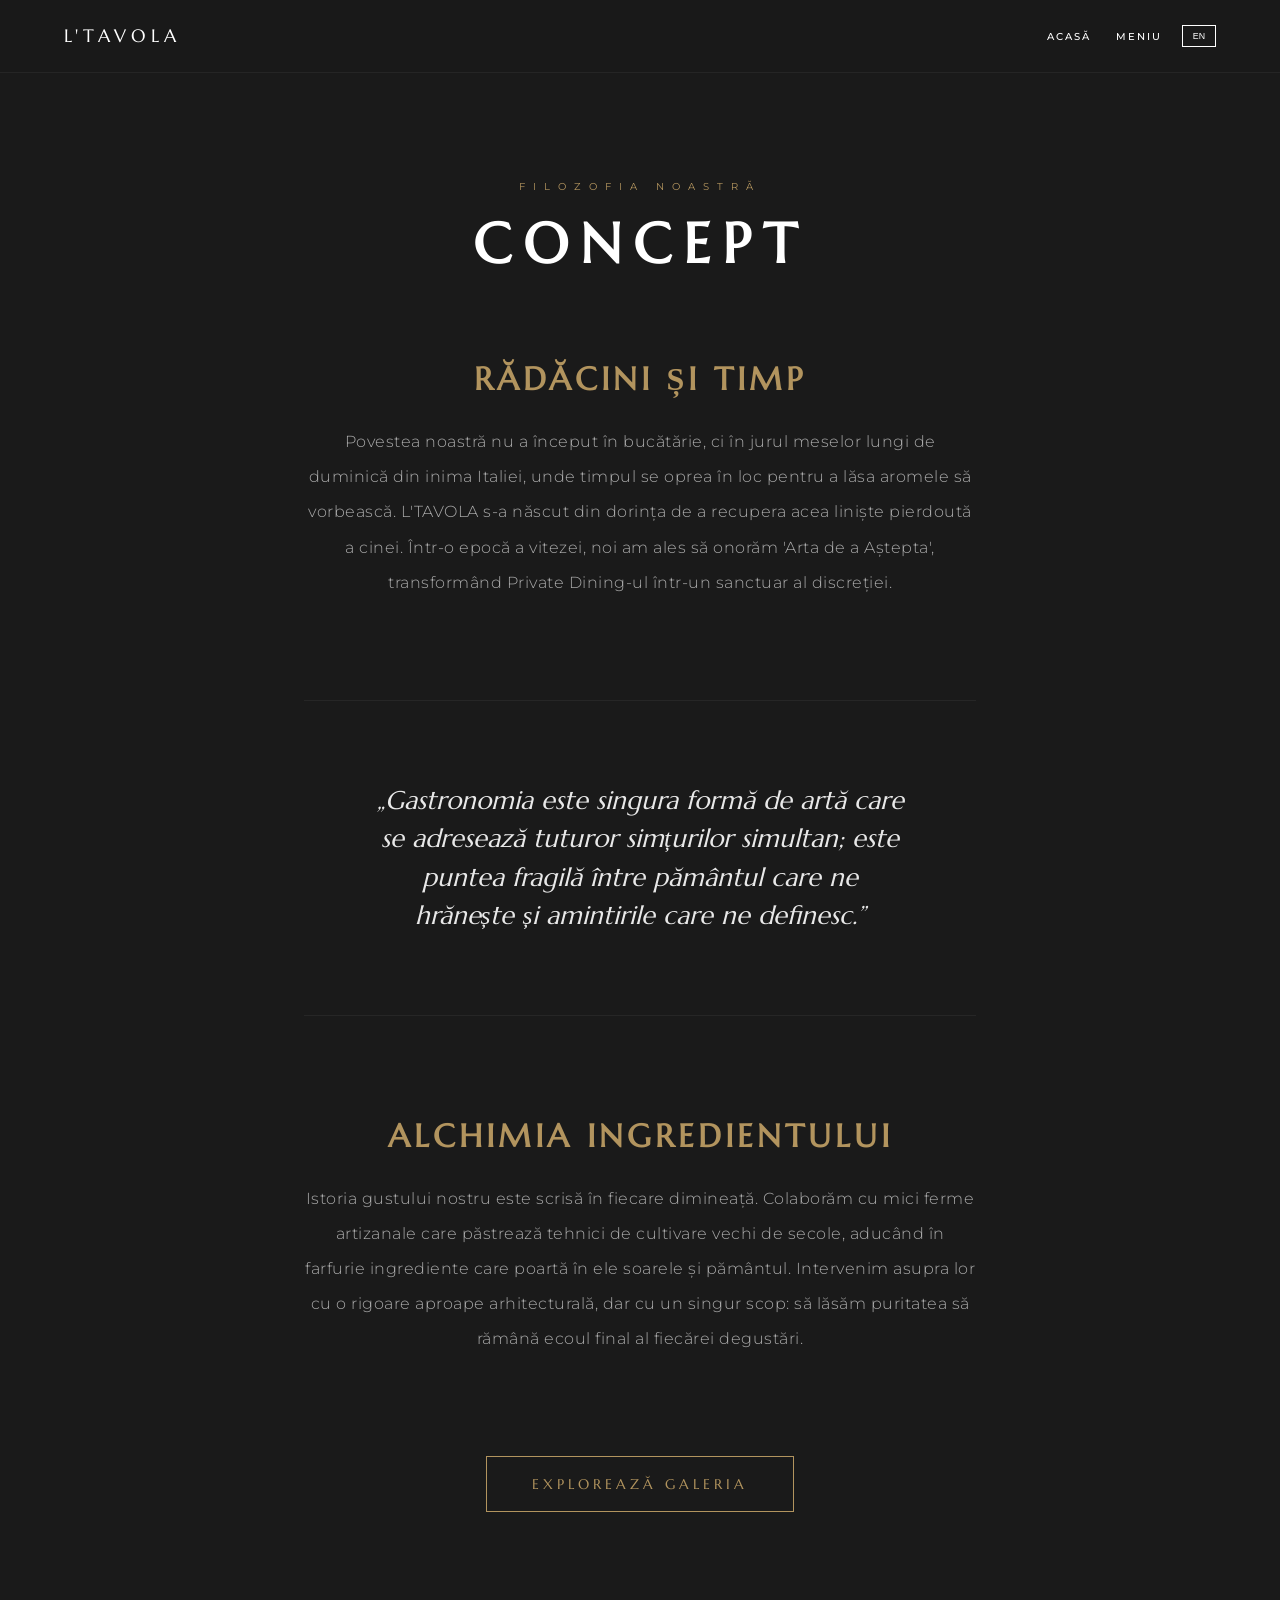
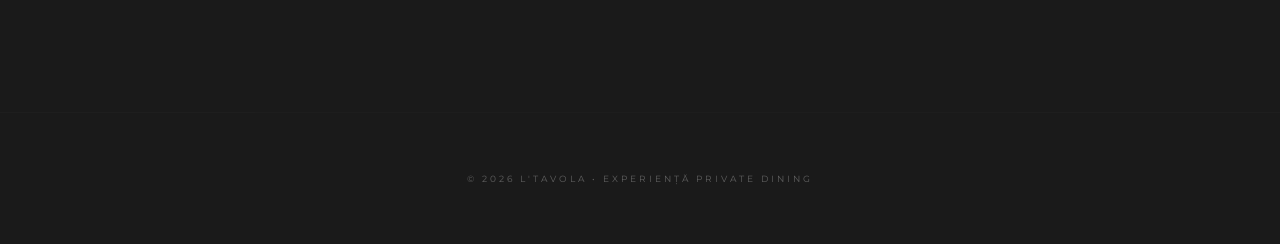
==== concept.html @ 41e707e2 "Add files via upload" ====
<!DOCTYPE html>
<html lang="ro">
<head>
  <meta charset="UTF-8">
  <meta name="viewport" content="width=device-width, initial-scale=1.0">
  <title>CONCEPT | L'TAVOLA</title>
  <link href="https://fonts.googleapis.com/css2?family=Marcellus&family=Montserrat:wght@300;400;500;600&display=swap" rel="stylesheet">
  <style>
    :root { 
        --gold: #b2945e; 
        --font-heading: 'Marcellus', serif; 
        --font-body: 'Montserrat', sans-serif;
        --bg-dark: #1a1a1a; 
    }
    
    /* RESET */
    * { margin: 0; padding: 0; box-sizing: border-box; text-decoration: none !important; }
    body { background-color: var(--bg-dark); font-family: var(--font-body); color: #fff; -webkit-font-smoothing: antialiased; overflow-x: hidden; }

    /* NAVBAR FIXĂ */
    .navbar { position: fixed; top: 0; width: 100%; padding: 25px 5%; display: flex; justify-content: space-between; align-items: center; z-index: 1000; background: rgba(26, 26, 26, 0.95); border-bottom: 1px solid rgba(255,255,255,0.05); }
    .nav-logo { font-family: var(--font-heading); font-size: 1.1rem; letter-spacing: 5px; color: #fff; text-transform: uppercase; }
    .nav-links { display: flex; align-items: center; }
    .nav-text { font-size: 0.6rem; text-transform: uppercase; letter-spacing: 2px; color: #fff; margin-left: 25px; font-weight: 500; transition: 0.3s; }
    .nav-text:hover { color: var(--gold); }
    .lang-btn { background: transparent; border: 1px solid #fff; padding: 5px 10px; cursor: pointer; font-size: 0.55rem; margin-left: 20px; color: #fff; transition: 0.3s; }
    .lang-btn:hover { background: #fff; color: #000; }

    /* HERO */
    .concept-hero { 
        padding-top: 180px; padding-bottom: 80px; text-align: center; background: #1a1a1a;
    }
    .hero-subtitle { font-size: 0.65rem; letter-spacing: 8px; color: var(--gold); text-transform: uppercase; margin-bottom: 15px; }
    .hero-title { font-family: var(--font-heading); font-size: clamp(2rem, 10vw, 3.5rem); letter-spacing: 12px; text-transform: uppercase; color: #fff; }

    /* GRID DE CONCEPT (Fără imagini pentru viteză) */
    .concept-container { max-width: 800px; margin: 0 auto; padding: 0 5% 100px; text-align: center; }
    
    .concept-section { margin-bottom: 100px; }
    .concept-section h2 { font-family: var(--font-heading); font-size: 2rem; color: var(--gold); margin-bottom: 25px; text-transform: uppercase; letter-spacing: 4px; }
    .concept-section p { font-size: 1rem; line-height: 2.2; color: #aaa; font-weight: 300; letter-spacing: 0.5px; }

    /* QUOTE SECTION */
    .quote-section { padding: 80px 10%; text-align: center; border-top: 1px solid rgba(255,255,255,0.05); border-bottom: 1px solid rgba(255,255,255,0.05); margin-bottom: 100px; }
    .quote-section p { font-family: var(--font-heading); font-size: 1.6rem; color: #fff; font-style: italic; opacity: 0.9; max-width: 700px; margin: 0 auto; line-height: 1.5; }

    /* ACTION BUTTON */
    .final-action { text-align: center; padding-bottom: 100px; }
    .btn-gold {
        background: transparent; border: 1px solid var(--gold); color: var(--gold);
        padding: 18px 45px; font-family: var(--font-heading); font-size: 0.9rem; letter-spacing: 4px;
        text-transform: uppercase; cursor: pointer; transition: 0.4s;
    }
    .btn-gold:hover { background: var(--gold); color: #1a1a1a; }

    /* MODAL GALERIE */
    .gallery-modal { display: none; position: fixed; z-index: 2000; left: 0; top: 0; width: 100%; height: 100%; background: rgba(0,0,0,0.98); opacity: 0; transition: 0.5s; justify-content: center; align-items: center; }
    .gallery-modal.show { display: flex; opacity: 1; }
    .slideshow-container { width: 85%; height: 80vh; position: relative; display: flex; justify-content: center; align-items: center; }
    .slide { position: absolute; opacity: 0; transition: opacity 1s ease-in-out; width: 100%; height: 100%; display: flex; justify-content: center; align-items: center; pointer-events: none; }
    .slide.active { opacity: 1; pointer-events: auto; }
    .slide img { max-height: 100%; max-width: 100%; object-fit: contain; }
    .close-btn { position: absolute; top: 30px; right: 30px; color: var(--gold); font-size: 40px; cursor: pointer; }
    .prev, .next { position: absolute; top: 50%; color: var(--gold); font-size: 40px; cursor: pointer; padding: 20px; transform: translateY(-50%); z-index: 3000; user-select: none; }
    .prev { left: -60px; } .next { right: -60px; }

    footer { padding: 60px 0; text-align: center; opacity: 0.3; font-size: 0.55rem; letter-spacing: 3px; text-transform: uppercase; border-top: 1px solid rgba(255,255,255,0.05); }

    /* OPTIMIZARE MOBIL REPARATĂ */
    @media (max-width: 850px) {
        .navbar { padding: 20px 5% !important; flex-direction: column !important; align-items: center !important; gap: 15px !important; text-align: center !important; }
        .nav-logo { margin-bottom: 5px !important; }
        .nav-links { justify-content: center !important; width: 100% !important; }
        .nav-text, .lang-btn { margin-left: 0 !important; margin: 0 15px !important; }
        
        .concept-hero { padding-top: 140px !important; }
        .hero-title { font-size: 2.2rem !important; letter-spacing: 8px !important; }
        
        .concept-section h2 { font-size: 1.5rem !important; }
        .concept-section p { font-size: 0.95rem !important; line-height: 1.8 !important; }
        
        .quote-section p { font-size: 1.2rem !important; }
        
        .prev, .next { font-size: 30px; }
        .prev { left: 0; } .next { right: 0; }
        .slideshow-container { width: 95%; }
    }
  </style>
</head>
<body>

  <nav class="navbar">
    <a href="index.html" class="nav-logo">L'TAVOLA</a>
    <div class="nav-links">
      <a href="index.html" class="nav-text" data-ro="Acasă" data-en="Home">Acasă</a>
      <a href="menu.html" class="nav-text" data-ro="Meniu" data-en="Menu">Meniu</a>
      <button id="lang-switch" class="lang-btn">EN</button>
    </div>
  </nav>

  <header class="concept-hero">
    <div class="hero-subtitle" data-ro="Filozofia Noastră" data-en="Our Philosophy">Filozofia Noastră</div>
    <h1 class="hero-title" data-ro="CONCEPT" data-en="CONCEPT">CONCEPT</h1>
  </header>

  <main class="concept-container">
    
    <div class="concept-section">
        <h2 data-ro="Rădăcini și Timp" data-en="Roots and Time">Rădăcini și Timp</h2>
        <p data-ro="Povestea noastră nu a început în bucătărie, ci în jurul meselor lungi de duminică din inima Italiei, unde timpul se oprea în loc pentru a lăsa aromele să vorbească. L'TAVOLA s-a născut din dorința de a recupera acea liniște pierdută a cinei. Într-o epocă a vitezei, noi am ales să onorăm 'Arta de a Aștepta', transformând Private Dining-ul într-un sanctuar al discreției." 
           data-en="Our story didn't begin in a kitchen, but around the long Sunday tables in the heart of Italy, where time stood still to let flavors speak. L'TAVOLA was born from the desire to reclaim that lost silence of dinner. In an age of speed, we chose to honor the 'Art of Waiting', transforming Private Dining into a sanctuary of discretion.">
           Povestea noastră nu a început în bucătărie, ci în jurul meselor lungi de duminică din inima Italiei, unde timpul se oprea în loc pentru a lăsa aromele să vorbească. L'TAVOLA s-a născut din dorința de a recupera acea liniște pierdoută a cinei. Într-o epocă a vitezei, noi am ales să onorăm 'Arta de a Aștepta', transformând Private Dining-ul într-un sanctuar al discreției.
        </p>
    </div>

    <div class="quote-section">
        <p data-ro="„Gastronomia este singura formă de artă care se adresează tuturor simțurilor simultan; este puntea fragilă între pământul care ne hrănește și amintirile care ne definesc.”"
           data-en='"Gastronomy is the only form of art that addresses all senses simultaneously; it is the fragile bridge between the earth that feeds us and the memories that define us."'>
           „Gastronomia este singura formă de artă care se adresează tuturor simțurilor simultan; este puntea fragilă între pământul care ne hrănește și amintirile care ne definesc.”
        </p>
    </div>

    <div class="concept-section">
        <h2 data-ro="Alchimia Ingredientului" data-en="The Alchemy of Ingredients">Alchimia Ingredientului</h2>
        <p data-ro="Istoria gustului nostru este scrisă în fiecare dimineață. Colaborăm cu mici ferme artizanale care păstrează tehnici de cultivare vechi de secole, aducând în farfurie ingrediente care poartă în ele soarele și pământul. Intervenim asupra lor cu o rigoare aproape arhitecturală, dar cu un singur scop: să lăsăm puritatea să rămână ecoul final al fiecărei degustări." 
           data-en="The history of our taste is written every morning. We collaborate with small artisan farms that preserve centuries-old cultivation techniques, bringing to the plate ingredients that carry the sun and the earth within them. We treat them with almost architectural rigor, but with a single purpose: to let purity remain the final echo of every tasting.">
           Istoria gustului nostru este scrisă în fiecare dimineață. Colaborăm cu mici ferme artizanale care păstrează tehnici de cultivare vechi de secole, aducând în farfurie ingrediente care poartă în ele soarele și pământul. Intervenim asupra lor cu o rigoare aproape arhitecturală, dar cu un singur scop: să lăsăm puritatea să rămână ecoul final al fiecărei degustări.
        </p>
    </div>

    <div class="final-action">
        <button id="open-gallery-btn" class="btn-gold" data-ro="Explorează Galeria" data-en="Explore Gallery">Explorează Galeria</button>
    </div>

  </main>

  <footer>© 2026 L'TAVOLA • EXPERIENȚĂ PRIVATE DINING</footer>

  <div id="gallery-modal" class="gallery-modal">
    <span class="close-btn">&times;</span>
    <div class="slideshow-container">
        <div class="slide active"><img src="1.png" alt="1"></div>
        <div class="slide"><img src="2.png" alt="2"></div>
        <div class="slide"><img src="3.png" alt="3"></div>
        <div class="slide"><img src="4.png" alt="4"></div>
        <div class="slide"><img src="5.png" alt="5"></div>
        <a class="prev" id="prev-slide">&#10094;</a>
        <a class="next" id="next-slide">&#10095;</a>
    </div>
  </div>

  <script>
    document.addEventListener('DOMContentLoaded', () => {
        const langBtn = document.getElementById('lang-switch');
        langBtn.onclick = () => {
            const isRo = langBtn.innerText === 'EN';
            langBtn.innerText = isRo ? 'RO' : 'EN';
            const lang = isRo ? 'en' : 'ro';
            document.querySelectorAll('[data-ro]').forEach(el => { el.innerText = el.getAttribute('data-' + lang); });
        };

        const modal = document.getElementById('gallery-modal');
        const slides = document.querySelectorAll('.slide');
        let currentIdx = 0;

        document.getElementById('open-gallery-btn').onclick = () => { 
            modal.style.display = 'flex'; 
            setTimeout(() => modal.classList.add('show'), 10); 
            document.body.style.overflow = 'hidden'; 
        };
        
        document.querySelector('.close-btn').onclick = () => { 
            modal.classList.remove('show'); 
            setTimeout(() => modal.style.display = 'none', 500); 
            document.body.style.overflow = ''; 
        };

        const showSlide = (n) => {
            slides[currentIdx].classList.remove('active');
            currentIdx = (n + slides.length) % slides.length;
            slides[currentIdx].classList.add('active');
        };

        document.getElementById('prev-slide').onclick = (e) => { e.stopPropagation(); showSlide(currentIdx - 1); };
        document.getElementById('next-slide').onclick = (e) => { e.stopPropagation(); showSlide(currentIdx + 1); };
        
        modal.onclick = (e) => { if (e.target === modal) document.querySelector('.close-btn').onclick(); };
    });
  </script>
</body>
</html>
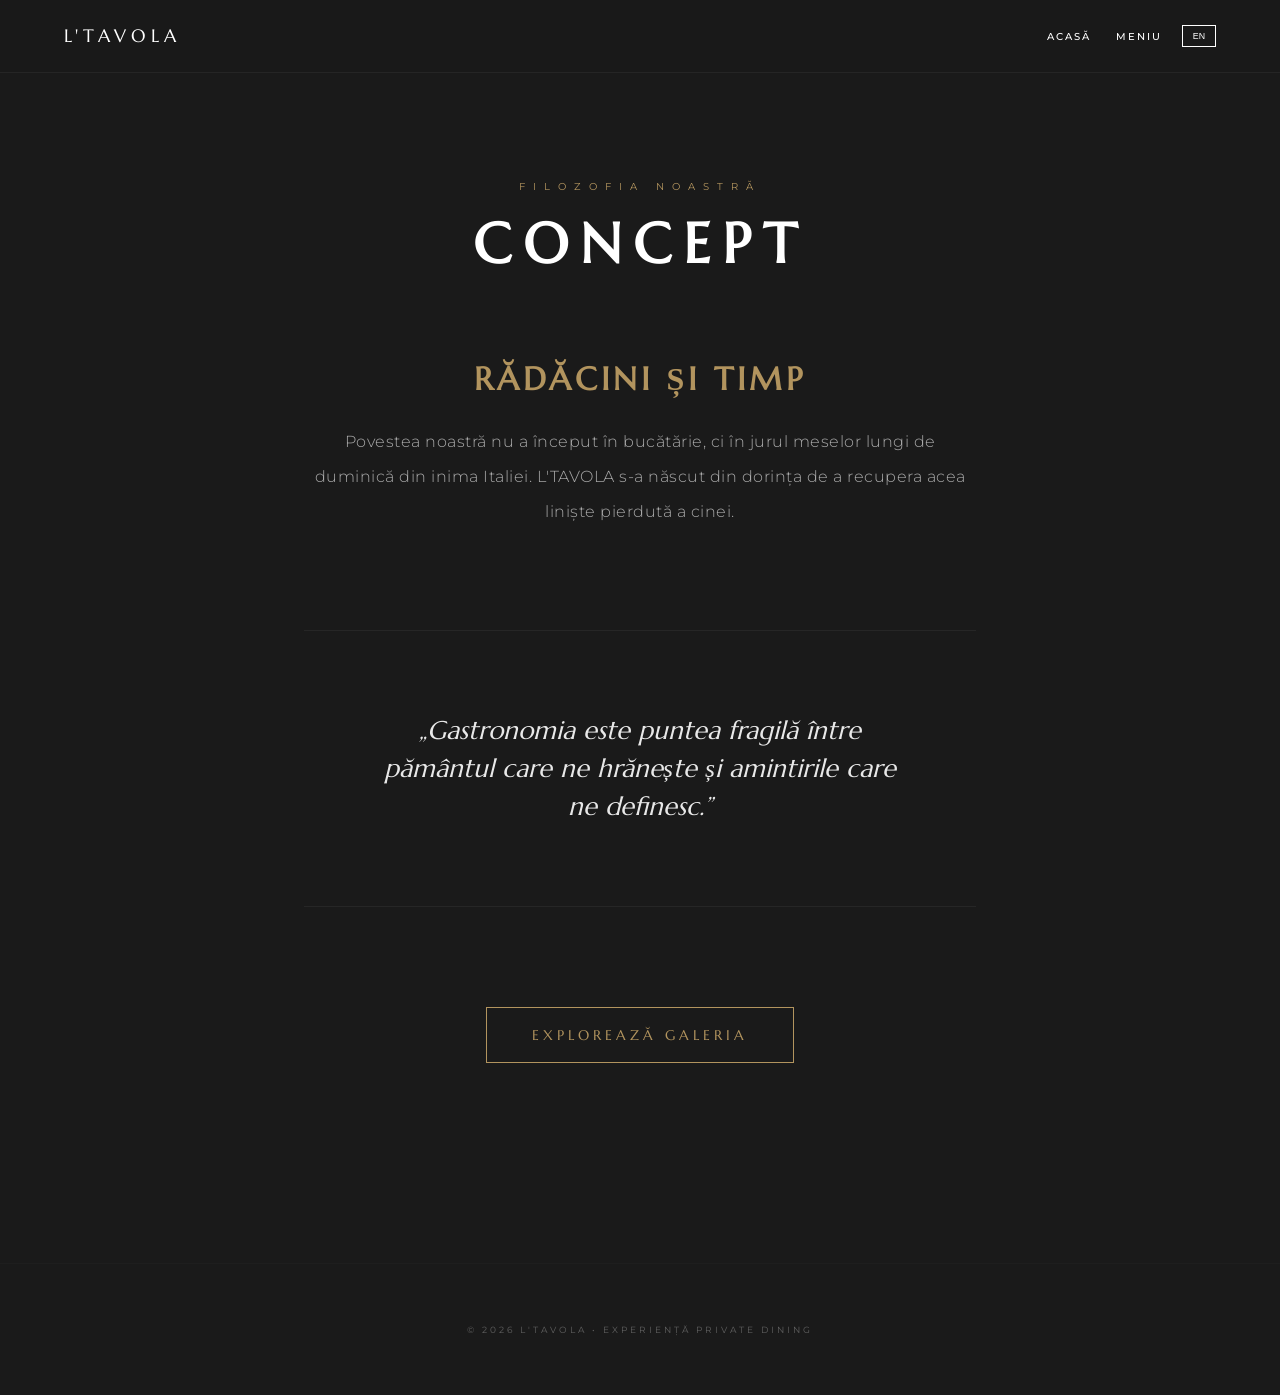
==== commit ed2ea752: "Update concept.html" ====
--- a/concept.html
+++ b/concept.html
@@ -13,11 +13,10 @@
         --bg-dark: #1a1a1a; 
     }
     
-    /* RESET */
     * { margin: 0; padding: 0; box-sizing: border-box; text-decoration: none !important; }
     body { background-color: var(--bg-dark); font-family: var(--font-body); color: #fff; -webkit-font-smoothing: antialiased; overflow-x: hidden; }
 
-    /* NAVBAR FIXĂ */
+    /* NAVBAR */
     .navbar { position: fixed; top: 0; width: 100%; padding: 25px 5%; display: flex; justify-content: space-between; align-items: center; z-index: 1000; background: rgba(26, 26, 26, 0.95); border-bottom: 1px solid rgba(255,255,255,0.05); }
     .nav-logo { font-family: var(--font-heading); font-size: 1.1rem; letter-spacing: 5px; color: #fff; text-transform: uppercase; }
     .nav-links { display: flex; align-items: center; }
@@ -27,63 +26,46 @@
     .lang-btn:hover { background: #fff; color: #000; }
 
     /* HERO */
-    .concept-hero { 
-        padding-top: 180px; padding-bottom: 80px; text-align: center; background: #1a1a1a;
-    }
+    .concept-hero { padding-top: 180px; padding-bottom: 80px; text-align: center; background: #1a1a1a; }
     .hero-subtitle { font-size: 0.65rem; letter-spacing: 8px; color: var(--gold); text-transform: uppercase; margin-bottom: 15px; }
     .hero-title { font-family: var(--font-heading); font-size: clamp(2rem, 10vw, 3.5rem); letter-spacing: 12px; text-transform: uppercase; color: #fff; }
 
-    /* GRID DE CONCEPT (Fără imagini pentru viteză) */
+    /* CONTENT */
     .concept-container { max-width: 800px; margin: 0 auto; padding: 0 5% 100px; text-align: center; }
-    
     .concept-section { margin-bottom: 100px; }
     .concept-section h2 { font-family: var(--font-heading); font-size: 2rem; color: var(--gold); margin-bottom: 25px; text-transform: uppercase; letter-spacing: 4px; }
     .concept-section p { font-size: 1rem; line-height: 2.2; color: #aaa; font-weight: 300; letter-spacing: 0.5px; }
 
-    /* QUOTE SECTION */
     .quote-section { padding: 80px 10%; text-align: center; border-top: 1px solid rgba(255,255,255,0.05); border-bottom: 1px solid rgba(255,255,255,0.05); margin-bottom: 100px; }
     .quote-section p { font-family: var(--font-heading); font-size: 1.6rem; color: #fff; font-style: italic; opacity: 0.9; max-width: 700px; margin: 0 auto; line-height: 1.5; }
 
-    /* ACTION BUTTON */
     .final-action { text-align: center; padding-bottom: 100px; }
-    .btn-gold {
-        background: transparent; border: 1px solid var(--gold); color: var(--gold);
-        padding: 18px 45px; font-family: var(--font-heading); font-size: 0.9rem; letter-spacing: 4px;
-        text-transform: uppercase; cursor: pointer; transition: 0.4s;
-    }
+    .btn-gold { background: transparent; border: 1px solid var(--gold); color: var(--gold); padding: 18px 45px; font-family: var(--font-heading); font-size: 0.9rem; letter-spacing: 4px; text-transform: uppercase; cursor: pointer; transition: 0.4s; }
     .btn-gold:hover { background: var(--gold); color: #1a1a1a; }
 
     /* MODAL GALERIE */
     .gallery-modal { display: none; position: fixed; z-index: 2000; left: 0; top: 0; width: 100%; height: 100%; background: rgba(0,0,0,0.98); opacity: 0; transition: 0.5s; justify-content: center; align-items: center; }
     .gallery-modal.show { display: flex; opacity: 1; }
     .slideshow-container { width: 85%; height: 80vh; position: relative; display: flex; justify-content: center; align-items: center; }
-    .slide { position: absolute; opacity: 0; transition: opacity 1s ease-in-out; width: 100%; height: 100%; display: flex; justify-content: center; align-items: center; pointer-events: none; }
+    .slide { position: absolute; opacity: 0; transition: opacity 0.8s ease-in-out; width: 100%; height: 100%; display: flex; justify-content: center; align-items: center; pointer-events: none; }
     .slide.active { opacity: 1; pointer-events: auto; }
-    .slide img { max-height: 100%; max-width: 100%; object-fit: contain; }
-    .close-btn { position: absolute; top: 30px; right: 30px; color: var(--gold); font-size: 40px; cursor: pointer; }
-    .prev, .next { position: absolute; top: 50%; color: var(--gold); font-size: 40px; cursor: pointer; padding: 20px; transform: translateY(-50%); z-index: 3000; user-select: none; }
+    .slide img { max-height: 100%; max-width: 100%; object-fit: contain; box-shadow: 0 20px 50px rgba(0,0,0,0.5); }
+    
+    .close-btn { position: absolute; top: 30px; right: 30px; color: var(--gold); font-size: 40px; cursor: pointer; z-index: 3001; }
+    .prev, .next { position: absolute; top: 50%; color: var(--gold); font-size: 40px; cursor: pointer; padding: 20px; transform: translateY(-50%); z-index: 3000; user-select: none; transition: 0.3s; }
+    .prev:hover, .next:hover { color: #fff; }
     .prev { left: -60px; } .next { right: -60px; }
 
     footer { padding: 60px 0; text-align: center; opacity: 0.3; font-size: 0.55rem; letter-spacing: 3px; text-transform: uppercase; border-top: 1px solid rgba(255,255,255,0.05); }
 
-    /* OPTIMIZARE MOBIL REPARATĂ */
+    /* RESPONSIVE */
     @media (max-width: 850px) {
-        .navbar { padding: 20px 5% !important; flex-direction: column !important; align-items: center !important; gap: 15px !important; text-align: center !important; }
-        .nav-logo { margin-bottom: 5px !important; }
-        .nav-links { justify-content: center !important; width: 100% !important; }
-        .nav-text, .lang-btn { margin-left: 0 !important; margin: 0 15px !important; }
-        
-        .concept-hero { padding-top: 140px !important; }
-        .hero-title { font-size: 2.2rem !important; letter-spacing: 8px !important; }
-        
-        .concept-section h2 { font-size: 1.5rem !important; }
-        .concept-section p { font-size: 0.95rem !important; line-height: 1.8 !important; }
-        
-        .quote-section p { font-size: 1.2rem !important; }
-        
-        .prev, .next { font-size: 30px; }
-        .prev { left: 0; } .next { right: 0; }
+        .navbar { padding: 20px 5%; flex-direction: column; gap: 15px; }
+        .nav-links { justify-content: center; width: 100%; }
+        .nav-text, .lang-btn { margin: 0 10px; }
+        .prev { left: 10px; } .next { right: 10px; }
         .slideshow-container { width: 95%; }
+        .hero-title { font-size: 2.2rem; }
     }
   </style>
 </head>
@@ -104,34 +86,24 @@
   </header>
 
   <main class="concept-container">
-    
     <div class="concept-section">
         <h2 data-ro="Rădăcini și Timp" data-en="Roots and Time">Rădăcini și Timp</h2>
-        <p data-ro="Povestea noastră nu a început în bucătărie, ci în jurul meselor lungi de duminică din inima Italiei, unde timpul se oprea în loc pentru a lăsa aromele să vorbească. L'TAVOLA s-a născut din dorința de a recupera acea liniște pierdută a cinei. Într-o epocă a vitezei, noi am ales să onorăm 'Arta de a Aștepta', transformând Private Dining-ul într-un sanctuar al discreției." 
-           data-en="Our story didn't begin in a kitchen, but around the long Sunday tables in the heart of Italy, where time stood still to let flavors speak. L'TAVOLA was born from the desire to reclaim that lost silence of dinner. In an age of speed, we chose to honor the 'Art of Waiting', transforming Private Dining into a sanctuary of discretion.">
-           Povestea noastră nu a început în bucătărie, ci în jurul meselor lungi de duminică din inima Italiei, unde timpul se oprea în loc pentru a lăsa aromele să vorbească. L'TAVOLA s-a născut din dorința de a recupera acea liniște pierdoută a cinei. Într-o epocă a vitezei, noi am ales să onorăm 'Arta de a Aștepta', transformând Private Dining-ul într-un sanctuar al discreției.
+        <p data-ro="Povestea noastră nu a început în bucătărie, ci în jurul meselor lungi de duminică din inima Italiei. L'TAVOLA s-a născut din dorința de a recupera acea liniște pierdută a cinei." 
+           data-en="Our story didn't begin in a kitchen, but around the long Sunday tables in Italy. L'TAVOLA was born from the desire to reclaim that lost silence of dinner.">
+           Povestea noastră nu a început în bucătărie, ci în jurul meselor lungi de duminică din inima Italiei. L'TAVOLA s-a născut din dorința de a recupera acea liniște pierdută a cinei.
         </p>
     </div>
 
     <div class="quote-section">
-        <p data-ro="„Gastronomia este singura formă de artă care se adresează tuturor simțurilor simultan; este puntea fragilă între pământul care ne hrănește și amintirile care ne definesc.”"
-           data-en='"Gastronomy is the only form of art that addresses all senses simultaneously; it is the fragile bridge between the earth that feeds us and the memories that define us."'>
-           „Gastronomia este singura formă de artă care se adresează tuturor simțurilor simultan; este puntea fragilă între pământul care ne hrănește și amintirile care ne definesc.”
-        </p>
-    </div>
-
-    <div class="concept-section">
-        <h2 data-ro="Alchimia Ingredientului" data-en="The Alchemy of Ingredients">Alchimia Ingredientului</h2>
-        <p data-ro="Istoria gustului nostru este scrisă în fiecare dimineață. Colaborăm cu mici ferme artizanale care păstrează tehnici de cultivare vechi de secole, aducând în farfurie ingrediente care poartă în ele soarele și pământul. Intervenim asupra lor cu o rigoare aproape arhitecturală, dar cu un singur scop: să lăsăm puritatea să rămână ecoul final al fiecărei degustări." 
-           data-en="The history of our taste is written every morning. We collaborate with small artisan farms that preserve centuries-old cultivation techniques, bringing to the plate ingredients that carry the sun and the earth within them. We treat them with almost architectural rigor, but with a single purpose: to let purity remain the final echo of every tasting.">
-           Istoria gustului nostru este scrisă în fiecare dimineață. Colaborăm cu mici ferme artizanale care păstrează tehnici de cultivare vechi de secole, aducând în farfurie ingrediente care poartă în ele soarele și pământul. Intervenim asupra lor cu o rigoare aproape arhitecturală, dar cu un singur scop: să lăsăm puritatea să rămână ecoul final al fiecărei degustări.
+        <p data-ro="„Gastronomia este puntea fragilă între pământul care ne hrănește și amintirile care ne definesc.”"
+           data-en='"Gastronomy is the fragile bridge between the earth that feeds us and the memories that define us."'>
+           „Gastronomia este puntea fragilă între pământul care ne hrănește și amintirile care ne definesc.”
         </p>
     </div>
 
     <div class="final-action">
         <button id="open-gallery-btn" class="btn-gold" data-ro="Explorează Galeria" data-en="Explore Gallery">Explorează Galeria</button>
     </div>
-
   </main>
 
   <footer>© 2026 L'TAVOLA • EXPERIENȚĂ PRIVATE DINING</footer>
@@ -139,11 +111,11 @@
   <div id="gallery-modal" class="gallery-modal">
     <span class="close-btn">&times;</span>
     <div class="slideshow-container">
-        <div class="slide active"><img src="1.png" alt="1"></div>
-        <div class="slide"><img src="2.png" alt="2"></div>
-        <div class="slide"><img src="3.png" alt="3"></div>
-        <div class="slide"><img src="4.png" alt="4"></div>
-        <div class="slide"><img src="5.png" alt="5"></div>
+        <div class="slide active"><img src="imagini-galerie/1.png" alt="1"></div>
+        <div class="slide"><img src="imagini-galerie/2.png" alt="2"></div>
+        <div class="slide"><img src="imagini-galerie/3.png" alt="3"></div>
+        <div class="slide"><img src="imagini-galerie/4.png" alt="4"></div>
+        <div class="slide"><img src="imagini-galerie/5.png" alt="5"></div>
         <a class="prev" id="prev-slide">&#10094;</a>
         <a class="next" id="next-slide">&#10095;</a>
     </div>
@@ -151,14 +123,17 @@
 
   <script>
     document.addEventListener('DOMContentLoaded', () => {
+        // Limbă
         const langBtn = document.getElementById('lang-switch');
         langBtn.onclick = () => {
             const isRo = langBtn.innerText === 'EN';
             langBtn.innerText = isRo ? 'RO' : 'EN';
-            const lang = isRo ? 'en' : 'ro';
-            document.querySelectorAll('[data-ro]').forEach(el => { el.innerText = el.getAttribute('data-' + lang); });
+            document.querySelectorAll('[data-ro]').forEach(el => {
+                el.innerText = el.getAttribute('data-' + (isRo ? 'en' : 'ro'));
+            });
         };
 
+        // Galerie
         const modal = document.getElementById('gallery-modal');
         const slides = document.querySelectorAll('.slide');
         let currentIdx = 0;
@@ -184,8 +159,8 @@
         document.getElementById('prev-slide').onclick = (e) => { e.stopPropagation(); showSlide(currentIdx - 1); };
         document.getElementById('next-slide').onclick = (e) => { e.stopPropagation(); showSlide(currentIdx + 1); };
         
-        modal.onclick = (e) => { if (e.target === modal) document.querySelector('.close-btn').onclick(); };
+        modal.onclick = (e) => { if (e.target === modal) document.querySelector('.close-btn').click(); };
     });
   </script>
 </body>
-</html>+</html>
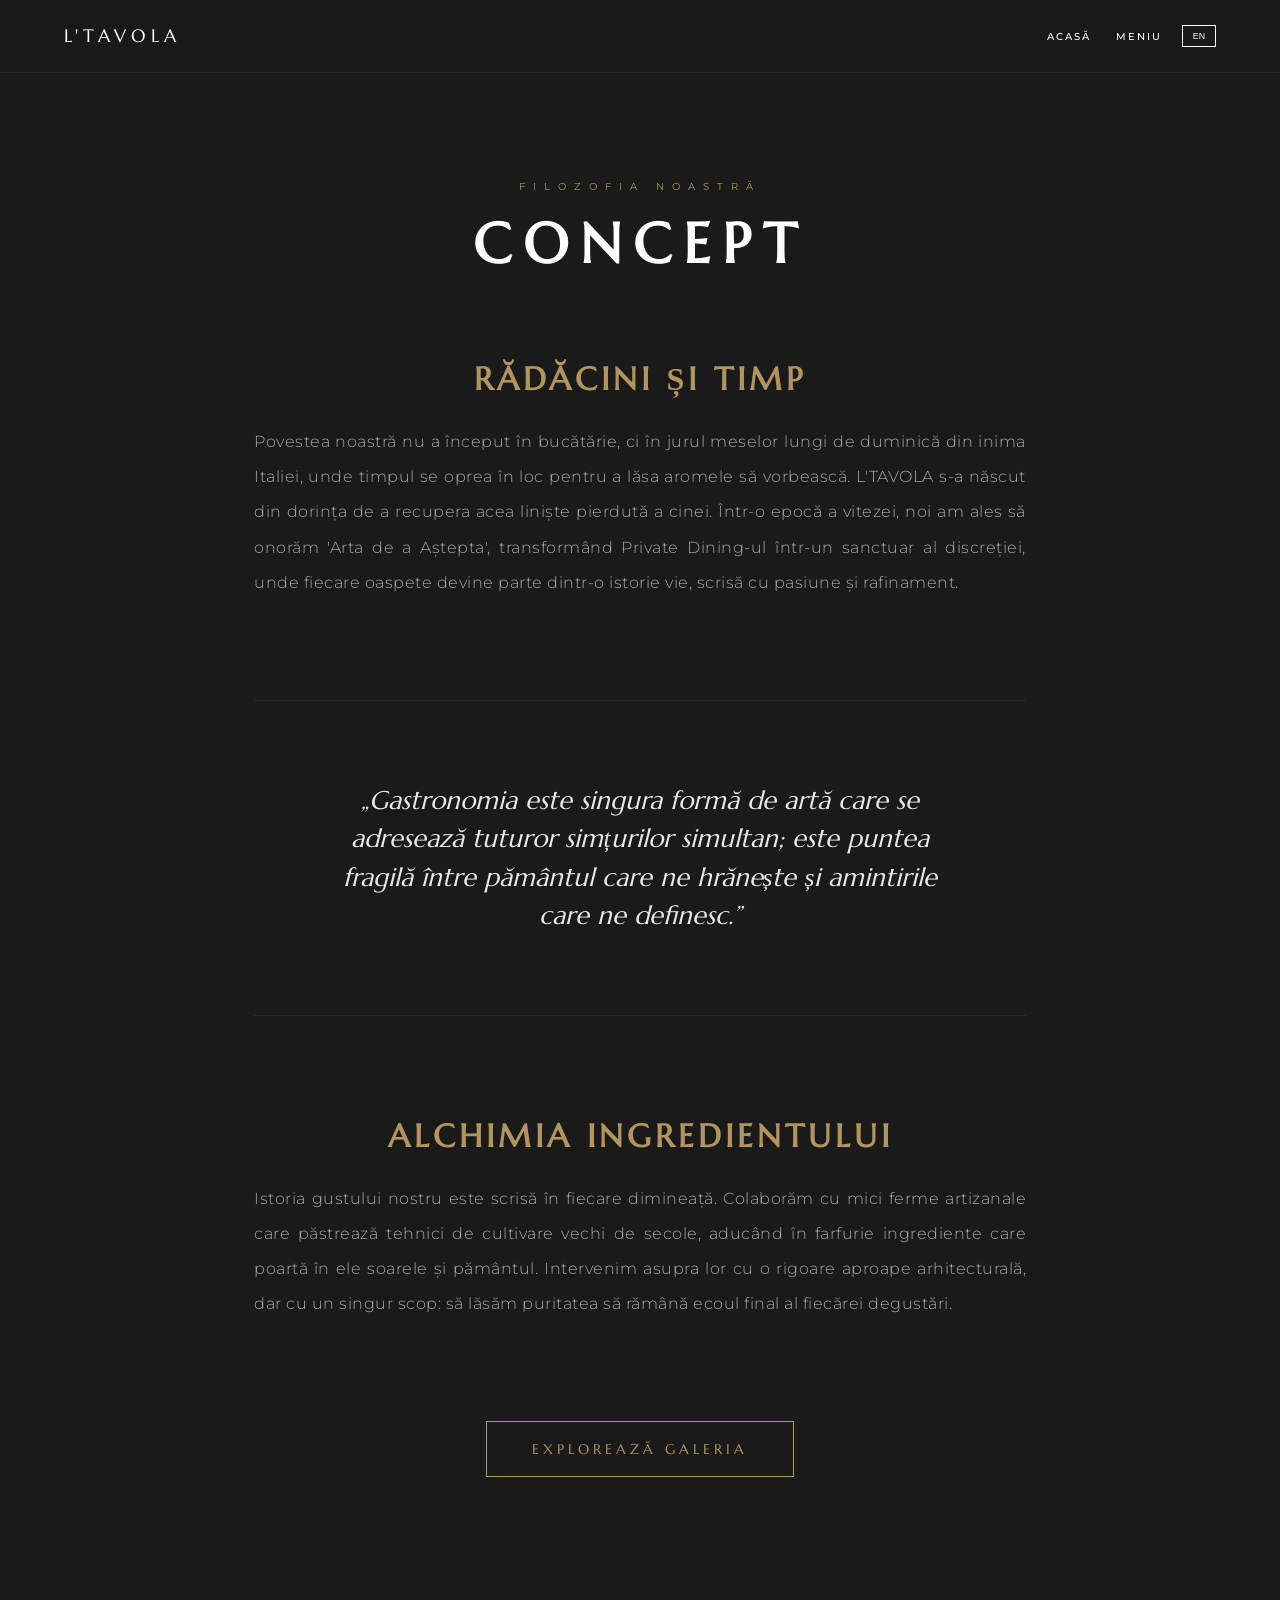
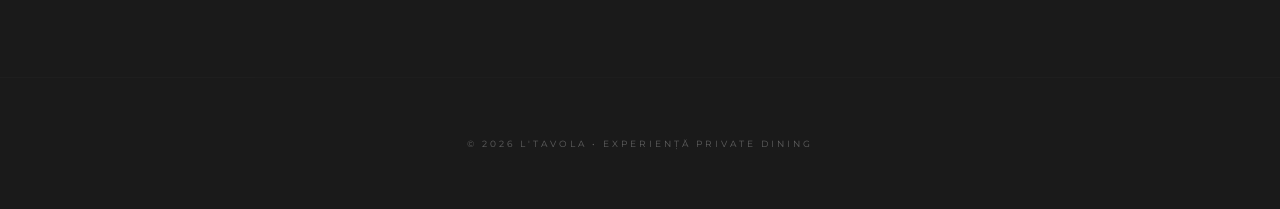
==== commit 13ba5ed0: "Update concept.html" ====
--- a/concept.html
+++ b/concept.html
@@ -22,50 +22,53 @@
     .nav-links { display: flex; align-items: center; }
     .nav-text { font-size: 0.6rem; text-transform: uppercase; letter-spacing: 2px; color: #fff; margin-left: 25px; font-weight: 500; transition: 0.3s; }
     .nav-text:hover { color: var(--gold); }
-    .lang-btn { background: transparent; border: 1px solid #fff; padding: 5px 10px; cursor: pointer; font-size: 0.55rem; margin-left: 20px; color: #fff; transition: 0.3s; }
-    .lang-btn:hover { background: #fff; color: #000; }
+    .lang-btn { background: transparent; border: 1px solid #fff; padding: 5px 10px; cursor: pointer; font-size: 0.55rem; margin-left: 20px; color: #fff; }
 
     /* HERO */
-    .concept-hero { padding-top: 180px; padding-bottom: 80px; text-align: center; background: #1a1a1a; }
+    .concept-hero { padding-top: 180px; padding-bottom: 80px; text-align: center; }
     .hero-subtitle { font-size: 0.65rem; letter-spacing: 8px; color: var(--gold); text-transform: uppercase; margin-bottom: 15px; }
     .hero-title { font-family: var(--font-heading); font-size: clamp(2rem, 10vw, 3.5rem); letter-spacing: 12px; text-transform: uppercase; color: #fff; }
 
-    /* CONTENT */
-    .concept-container { max-width: 800px; margin: 0 auto; padding: 0 5% 100px; text-align: center; }
+    /* CONTAINER TEXTE */
+    .concept-container { max-width: 900px; margin: 0 auto; padding: 0 5% 100px; text-align: center; }
     .concept-section { margin-bottom: 100px; }
     .concept-section h2 { font-family: var(--font-heading); font-size: 2rem; color: var(--gold); margin-bottom: 25px; text-transform: uppercase; letter-spacing: 4px; }
-    .concept-section p { font-size: 1rem; line-height: 2.2; color: #aaa; font-weight: 300; letter-spacing: 0.5px; }
+    .concept-section p { font-size: 1rem; line-height: 2.2; color: #aaa; font-weight: 300; text-align: justify; letter-spacing: 0.5px; }
 
+    /* QUOTE */
     .quote-section { padding: 80px 10%; text-align: center; border-top: 1px solid rgba(255,255,255,0.05); border-bottom: 1px solid rgba(255,255,255,0.05); margin-bottom: 100px; }
-    .quote-section p { font-family: var(--font-heading); font-size: 1.6rem; color: #fff; font-style: italic; opacity: 0.9; max-width: 700px; margin: 0 auto; line-height: 1.5; }
+    .quote-section p { font-family: var(--font-heading); font-size: 1.6rem; color: #fff; font-style: italic; opacity: 0.9; max-width: 800px; margin: 0 auto; line-height: 1.5; }
 
     .final-action { text-align: center; padding-bottom: 100px; }
     .btn-gold { background: transparent; border: 1px solid var(--gold); color: var(--gold); padding: 18px 45px; font-family: var(--font-heading); font-size: 0.9rem; letter-spacing: 4px; text-transform: uppercase; cursor: pointer; transition: 0.4s; }
     .btn-gold:hover { background: var(--gold); color: #1a1a1a; }
 
-    /* MODAL GALERIE */
+    /* MODAL GALERIE - REPARAT CĂI */
     .gallery-modal { display: none; position: fixed; z-index: 2000; left: 0; top: 0; width: 100%; height: 100%; background: rgba(0,0,0,0.98); opacity: 0; transition: 0.5s; justify-content: center; align-items: center; }
     .gallery-modal.show { display: flex; opacity: 1; }
     .slideshow-container { width: 85%; height: 80vh; position: relative; display: flex; justify-content: center; align-items: center; }
     .slide { position: absolute; opacity: 0; transition: opacity 0.8s ease-in-out; width: 100%; height: 100%; display: flex; justify-content: center; align-items: center; pointer-events: none; }
     .slide.active { opacity: 1; pointer-events: auto; }
-    .slide img { max-height: 100%; max-width: 100%; object-fit: contain; box-shadow: 0 20px 50px rgba(0,0,0,0.5); }
+    .slide img { max-height: 100%; max-width: 100%; object-fit: contain; box-shadow: 0 10px 40px rgba(0,0,0,0.8); }
     
     .close-btn { position: absolute; top: 30px; right: 30px; color: var(--gold); font-size: 40px; cursor: pointer; z-index: 3001; }
-    .prev, .next { position: absolute; top: 50%; color: var(--gold); font-size: 40px; cursor: pointer; padding: 20px; transform: translateY(-50%); z-index: 3000; user-select: none; transition: 0.3s; }
-    .prev:hover, .next:hover { color: #fff; }
+    .prev, .next { position: absolute; top: 50%; color: var(--gold); font-size: 40px; cursor: pointer; padding: 20px; transform: translateY(-50%); z-index: 3000; user-select: none; }
     .prev { left: -60px; } .next { right: -60px; }
 
     footer { padding: 60px 0; text-align: center; opacity: 0.3; font-size: 0.55rem; letter-spacing: 3px; text-transform: uppercase; border-top: 1px solid rgba(255,255,255,0.05); }
 
-    /* RESPONSIVE */
+    /* MOBIL */
     @media (max-width: 850px) {
-        .navbar { padding: 20px 5%; flex-direction: column; gap: 15px; }
-        .nav-links { justify-content: center; width: 100%; }
-        .nav-text, .lang-btn { margin: 0 10px; }
-        .prev { left: 10px; } .next { right: 10px; }
+        .navbar { padding: 20px 5% !important; flex-direction: column !important; align-items: center !important; gap: 15px !important; text-align: center !important; }
+        .nav-logo { margin-bottom: 5px !important; }
+        .nav-links { justify-content: center !important; width: 100% !important; }
+        .nav-text, .lang-btn { margin-left: 0 !important; margin: 0 15px !important; }
+        .concept-hero { padding-top: 140px !important; }
+        .hero-title { font-size: 2.2rem !important; letter-spacing: 8px !important; }
+        .concept-section p { text-align: center !important; font-size: 0.95rem !important; }
+        .quote-section p { font-size: 1.2rem !important; }
+        .prev { left: 0; } .next { right: 0; }
         .slideshow-container { width: 95%; }
-        .hero-title { font-size: 2.2rem; }
     }
   </style>
 </head>
@@ -86,24 +89,34 @@
   </header>
 
   <main class="concept-container">
+    
     <div class="concept-section">
         <h2 data-ro="Rădăcini și Timp" data-en="Roots and Time">Rădăcini și Timp</h2>
-        <p data-ro="Povestea noastră nu a început în bucătărie, ci în jurul meselor lungi de duminică din inima Italiei. L'TAVOLA s-a născut din dorința de a recupera acea liniște pierdută a cinei." 
-           data-en="Our story didn't begin in a kitchen, but around the long Sunday tables in Italy. L'TAVOLA was born from the desire to reclaim that lost silence of dinner.">
-           Povestea noastră nu a început în bucătărie, ci în jurul meselor lungi de duminică din inima Italiei. L'TAVOLA s-a născut din dorința de a recupera acea liniște pierdută a cinei.
+        <p data-ro="Povestea noastră nu a început în bucătărie, ci în jurul meselor lungi de duminică din inima Italiei, unde timpul se oprea în loc pentru a lăsa aromele să vorbească. L'TAVOLA s-a născut din dorința de a recupera acea liniște pierdută a cinei. Într-o epocă a vitezei, noi am ales să onorăm 'Arta de a Aștepta', transformând Private Dining-ul într-un sanctuar al discreției, unde fiecare oaspete devine parte dintr-o istorie vie, scrisă cu pasiune și rafinament." 
+           data-en="Our story didn't begin in a kitchen, but around the long Sunday tables in the heart of Italy, where time stood still to let flavors speak. L'TAVOLA was born from the desire to reclaim that lost silence of dinner. In an age of speed, we chose to honor the 'Art of Waiting', transforming Private Dining into a sanctuary of discretion, where every guest becomes part of a living history, written with passion and refinement.">
+           Povestea noastră nu a început în bucătărie, ci în jurul meselor lungi de duminică din inima Italiei, unde timpul se oprea în loc pentru a lăsa aromele să vorbească. L'TAVOLA s-a născut din dorința de a recupera acea liniște pierdută a cinei. Într-o epocă a vitezei, noi am ales să onorăm 'Arta de a Aștepta', transformând Private Dining-ul într-un sanctuar al discreției, unde fiecare oaspete devine parte dintr-o istorie vie, scrisă cu pasiune și rafinament.
         </p>
     </div>
 
     <div class="quote-section">
-        <p data-ro="„Gastronomia este puntea fragilă între pământul care ne hrănește și amintirile care ne definesc.”"
-           data-en='"Gastronomy is the fragile bridge between the earth that feeds us and the memories that define us."'>
-           „Gastronomia este puntea fragilă între pământul care ne hrănește și amintirile care ne definesc.”
+        <p data-ro="„Gastronomia este singura formă de artă care se adresează tuturor simțurilor simultan; este puntea fragilă între pământul care ne hrănește și amintirile care ne definesc.”"
+           data-en='"Gastronomy is the only form of art that addresses all senses simultaneously; it is the fragile bridge between the earth that feeds us and the memories that define us."'>
+           „Gastronomia este singura formă de artă care se adresează tuturor simțurilor simultan; este puntea fragilă între pământul care ne hrănește și amintirile care ne definesc.”
+        </p>
+    </div>
+
+    <div class="concept-section">
+        <h2 data-ro="Alchimia Ingredientului" data-en="The Alchemy of Ingredients">Alchimia Ingredientului</h2>
+        <p data-ro="Istoria gustului nostru este scrisă în fiecare dimineață. Colaborăm cu mici ferme artizanale care păstrează tehnici de cultivare vechi de secole, aducând în farfurie ingrediente care poartă în ele soarele și pământul. Intervenim asupra lor cu o rigoare aproape arhitecturală, dar cu un singur scop: să lăsăm puritatea să rămână ecoul final al fiecărei degustări." 
+           data-en="The history of our taste is written every morning. We collaborate with small artisan farms that preserve centuries-old cultivation techniques, bringing to the plate ingredients that carry the sun and the earth within them. We treat them with almost architectural rigor, but with a single purpose: to let purity remain the final echo of every tasting.">
+           Istoria gustului nostru este scrisă în fiecare dimineață. Colaborăm cu mici ferme artizanale care păstrează tehnici de cultivare vechi de secole, aducând în farfurie ingrediente care poartă în ele soarele și pământul. Intervenim asupra lor cu o rigoare aproape arhitecturală, dar cu un singur scop: să lăsăm puritatea să rămână ecoul final al fiecărei degustări.
         </p>
     </div>
 
     <div class="final-action">
         <button id="open-gallery-btn" class="btn-gold" data-ro="Explorează Galeria" data-en="Explore Gallery">Explorează Galeria</button>
     </div>
+
   </main>
 
   <footer>© 2026 L'TAVOLA • EXPERIENȚĂ PRIVATE DINING</footer>
@@ -128,8 +141,9 @@
         langBtn.onclick = () => {
             const isRo = langBtn.innerText === 'EN';
             langBtn.innerText = isRo ? 'RO' : 'EN';
+            const lang = isRo ? 'en' : 'ro';
             document.querySelectorAll('[data-ro]').forEach(el => {
-                el.innerText = el.getAttribute('data-' + (isRo ? 'en' : 'ro'));
+                el.innerText = el.getAttribute('data-' + lang);
             });
         };
 
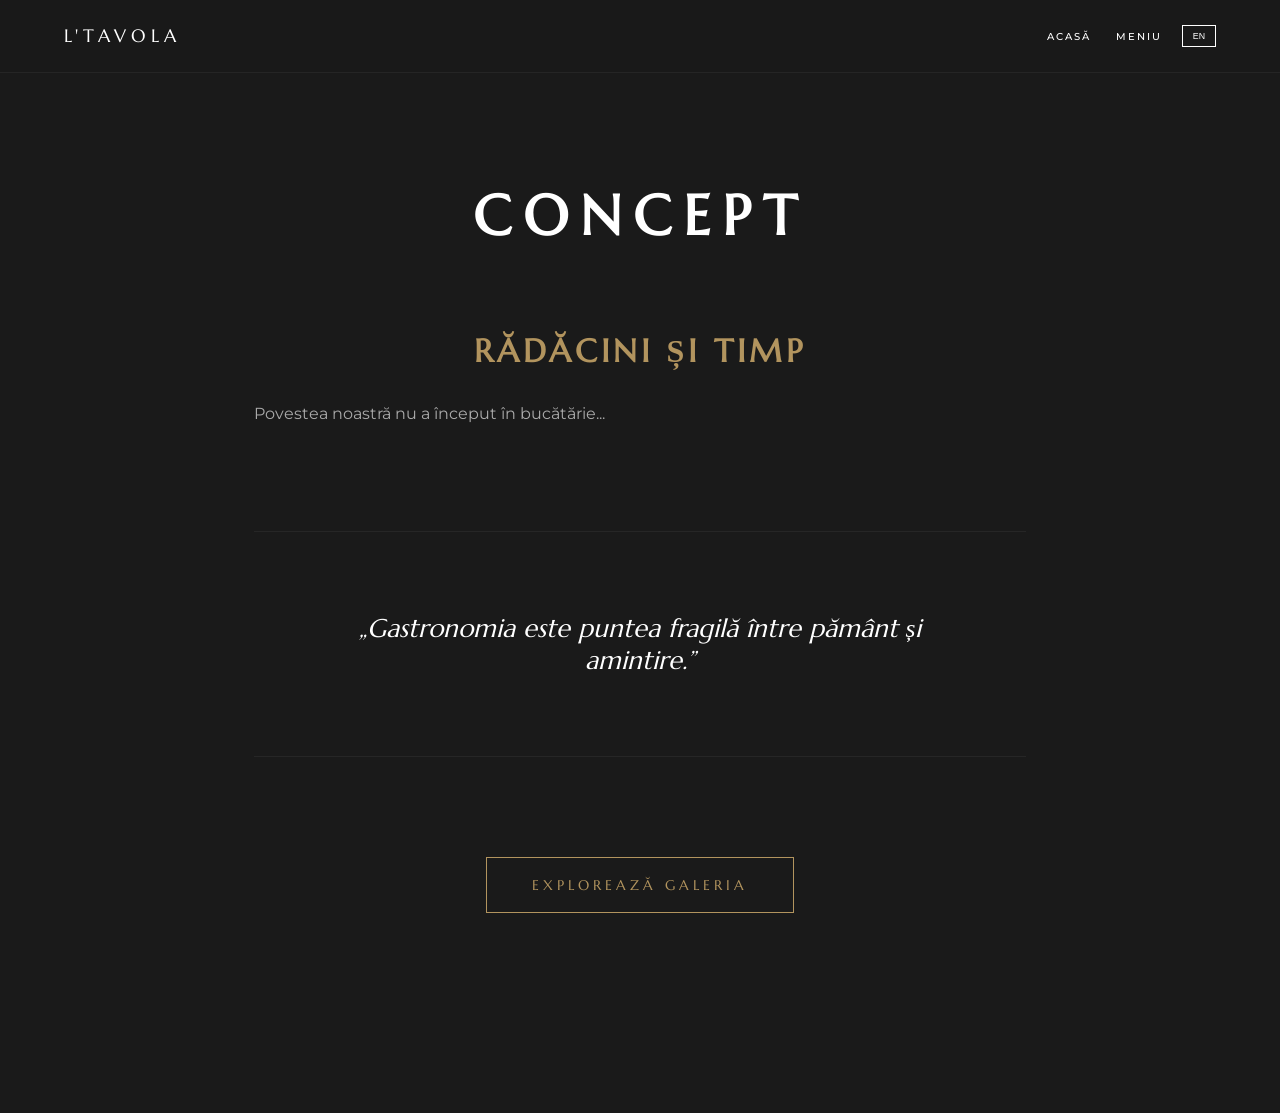
==== commit 39b94e77: "Update concept.html" ====
--- a/concept.html
+++ b/concept.html
@@ -6,69 +6,50 @@
   <title>CONCEPT | L'TAVOLA</title>
   <link href="https://fonts.googleapis.com/css2?family=Marcellus&family=Montserrat:wght@300;400;500;600&display=swap" rel="stylesheet">
   <style>
-    :root { 
-        --gold: #b2945e; 
-        --font-heading: 'Marcellus', serif; 
-        --font-body: 'Montserrat', sans-serif;
-        --bg-dark: #1a1a1a; 
-    }
-    
+    :root { --gold: #b2945e; --font-heading: 'Marcellus', serif; --font-body: 'Montserrat', sans-serif; --bg-dark: #1a1a1a; }
     * { margin: 0; padding: 0; box-sizing: border-box; text-decoration: none !important; }
     body { background-color: var(--bg-dark); font-family: var(--font-body); color: #fff; -webkit-font-smoothing: antialiased; overflow-x: hidden; }
 
-    /* NAVBAR */
     .navbar { position: fixed; top: 0; width: 100%; padding: 25px 5%; display: flex; justify-content: space-between; align-items: center; z-index: 1000; background: rgba(26, 26, 26, 0.95); border-bottom: 1px solid rgba(255,255,255,0.05); }
     .nav-logo { font-family: var(--font-heading); font-size: 1.1rem; letter-spacing: 5px; color: #fff; text-transform: uppercase; }
     .nav-links { display: flex; align-items: center; }
-    .nav-text { font-size: 0.6rem; text-transform: uppercase; letter-spacing: 2px; color: #fff; margin-left: 25px; font-weight: 500; transition: 0.3s; }
-    .nav-text:hover { color: var(--gold); }
+    .nav-text { font-size: 0.6rem; text-transform: uppercase; letter-spacing: 2px; color: #fff; margin-left: 25px; font-weight: 500; }
     .lang-btn { background: transparent; border: 1px solid #fff; padding: 5px 10px; cursor: pointer; font-size: 0.55rem; margin-left: 20px; color: #fff; }
 
-    /* HERO */
     .concept-hero { padding-top: 180px; padding-bottom: 80px; text-align: center; }
-    .hero-subtitle { font-size: 0.65rem; letter-spacing: 8px; color: var(--gold); text-transform: uppercase; margin-bottom: 15px; }
     .hero-title { font-family: var(--font-heading); font-size: clamp(2rem, 10vw, 3.5rem); letter-spacing: 12px; text-transform: uppercase; color: #fff; }
 
-    /* CONTAINER TEXTE */
     .concept-container { max-width: 900px; margin: 0 auto; padding: 0 5% 100px; text-align: center; }
     .concept-section { margin-bottom: 100px; }
     .concept-section h2 { font-family: var(--font-heading); font-size: 2rem; color: var(--gold); margin-bottom: 25px; text-transform: uppercase; letter-spacing: 4px; }
-    .concept-section p { font-size: 1rem; line-height: 2.2; color: #aaa; font-weight: 300; text-align: justify; letter-spacing: 0.5px; }
+    .concept-section p { font-size: 1rem; line-height: 2.2; color: #aaa; text-align: justify; }
 
-    /* QUOTE */
     .quote-section { padding: 80px 10%; text-align: center; border-top: 1px solid rgba(255,255,255,0.05); border-bottom: 1px solid rgba(255,255,255,0.05); margin-bottom: 100px; }
-    .quote-section p { font-family: var(--font-heading); font-size: 1.6rem; color: #fff; font-style: italic; opacity: 0.9; max-width: 800px; margin: 0 auto; line-height: 1.5; }
+    .quote-section p { font-family: var(--font-heading); font-size: 1.6rem; color: #fff; font-style: italic; }
 
     .final-action { text-align: center; padding-bottom: 100px; }
     .btn-gold { background: transparent; border: 1px solid var(--gold); color: var(--gold); padding: 18px 45px; font-family: var(--font-heading); font-size: 0.9rem; letter-spacing: 4px; text-transform: uppercase; cursor: pointer; transition: 0.4s; }
-    .btn-gold:hover { background: var(--gold); color: #1a1a1a; }
 
-    /* MODAL GALERIE - REPARAT CĂI */
+    /* CSS GALERIE REPARAT */
     .gallery-modal { display: none; position: fixed; z-index: 2000; left: 0; top: 0; width: 100%; height: 100%; background: rgba(0,0,0,0.98); opacity: 0; transition: 0.5s; justify-content: center; align-items: center; }
-    .gallery-modal.show { display: flex; opacity: 1; }
+    .gallery-modal.show { display: flex !important; opacity: 1; }
     .slideshow-container { width: 85%; height: 80vh; position: relative; display: flex; justify-content: center; align-items: center; }
-    .slide { position: absolute; opacity: 0; transition: opacity 0.8s ease-in-out; width: 100%; height: 100%; display: flex; justify-content: center; align-items: center; pointer-events: none; }
-    .slide.active { opacity: 1; pointer-events: auto; }
-    .slide img { max-height: 100%; max-width: 100%; object-fit: contain; box-shadow: 0 10px 40px rgba(0,0,0,0.8); }
+    
+    /* Forțăm vizibilitatea slide-urilor */
+    .slide { position: absolute; top:0; left:0; width:100%; height:100%; display: none; justify-content: center; align-items: center; }
+    .slide.active { display: flex !important; }
+    .slide img { max-height: 100%; max-width: 100%; object-fit: contain; }
     
     .close-btn { position: absolute; top: 30px; right: 30px; color: var(--gold); font-size: 40px; cursor: pointer; z-index: 3001; }
     .prev, .next { position: absolute; top: 50%; color: var(--gold); font-size: 40px; cursor: pointer; padding: 20px; transform: translateY(-50%); z-index: 3000; user-select: none; }
     .prev { left: -60px; } .next { right: -60px; }
 
-    footer { padding: 60px 0; text-align: center; opacity: 0.3; font-size: 0.55rem; letter-spacing: 3px; text-transform: uppercase; border-top: 1px solid rgba(255,255,255,0.05); }
-
-    /* MOBIL */
     @media (max-width: 850px) {
-        .navbar { padding: 20px 5% !important; flex-direction: column !important; align-items: center !important; gap: 15px !important; text-align: center !important; }
-        .nav-logo { margin-bottom: 5px !important; }
-        .nav-links { justify-content: center !important; width: 100% !important; }
-        .nav-text, .lang-btn { margin-left: 0 !important; margin: 0 15px !important; }
-        .concept-hero { padding-top: 140px !important; }
-        .hero-title { font-size: 2.2rem !important; letter-spacing: 8px !important; }
-        .concept-section p { text-align: center !important; font-size: 0.95rem !important; }
-        .quote-section p { font-size: 1.2rem !important; }
+        .navbar { flex-direction: column; align-items: center; padding: 20px 5%; gap: 15px; }
+        .nav-links { justify-content: center; width: 100%; }
+        .nav-text, .lang-btn { margin: 0 10px; }
+        .slideshow-container { width: 95%; }
         .prev { left: 0; } .next { right: 0; }
-        .slideshow-container { width: 95%; }
     }
   </style>
 </head>
@@ -84,42 +65,23 @@
   </nav>
 
   <header class="concept-hero">
-    <div class="hero-subtitle" data-ro="Filozofia Noastră" data-en="Our Philosophy">Filozofia Noastră</div>
     <h1 class="hero-title" data-ro="CONCEPT" data-en="CONCEPT">CONCEPT</h1>
   </header>
 
   <main class="concept-container">
-    
     <div class="concept-section">
         <h2 data-ro="Rădăcini și Timp" data-en="Roots and Time">Rădăcini și Timp</h2>
-        <p data-ro="Povestea noastră nu a început în bucătărie, ci în jurul meselor lungi de duminică din inima Italiei, unde timpul se oprea în loc pentru a lăsa aromele să vorbească. L'TAVOLA s-a născut din dorința de a recupera acea liniște pierdută a cinei. Într-o epocă a vitezei, noi am ales să onorăm 'Arta de a Aștepta', transformând Private Dining-ul într-un sanctuar al discreției, unde fiecare oaspete devine parte dintr-o istorie vie, scrisă cu pasiune și rafinament." 
-           data-en="Our story didn't begin in a kitchen, but around the long Sunday tables in the heart of Italy, where time stood still to let flavors speak. L'TAVOLA was born from the desire to reclaim that lost silence of dinner. In an age of speed, we chose to honor the 'Art of Waiting', transforming Private Dining into a sanctuary of discretion, where every guest becomes part of a living history, written with passion and refinement.">
-           Povestea noastră nu a început în bucătărie, ci în jurul meselor lungi de duminică din inima Italiei, unde timpul se oprea în loc pentru a lăsa aromele să vorbească. L'TAVOLA s-a născut din dorința de a recupera acea liniște pierdută a cinei. Într-o epocă a vitezei, noi am ales să onorăm 'Arta de a Aștepta', transformând Private Dining-ul într-un sanctuar al discreției, unde fiecare oaspete devine parte dintr-o istorie vie, scrisă cu pasiune și rafinament.
-        </p>
+        <p data-ro="Povestea noastră nu a început în bucătărie..." data-en="Our story didn't begin in a kitchen...">Povestea noastră nu a început în bucătărie...</p>
     </div>
 
     <div class="quote-section">
-        <p data-ro="„Gastronomia este singura formă de artă care se adresează tuturor simțurilor simultan; este puntea fragilă între pământul care ne hrănește și amintirile care ne definesc.”"
-           data-en='"Gastronomy is the only form of art that addresses all senses simultaneously; it is the fragile bridge between the earth that feeds us and the memories that define us."'>
-           „Gastronomia este singura formă de artă care se adresează tuturor simțurilor simultan; este puntea fragilă între pământul care ne hrănește și amintirile care ne definesc.”
-        </p>
-    </div>
-
-    <div class="concept-section">
-        <h2 data-ro="Alchimia Ingredientului" data-en="The Alchemy of Ingredients">Alchimia Ingredientului</h2>
-        <p data-ro="Istoria gustului nostru este scrisă în fiecare dimineață. Colaborăm cu mici ferme artizanale care păstrează tehnici de cultivare vechi de secole, aducând în farfurie ingrediente care poartă în ele soarele și pământul. Intervenim asupra lor cu o rigoare aproape arhitecturală, dar cu un singur scop: să lăsăm puritatea să rămână ecoul final al fiecărei degustări." 
-           data-en="The history of our taste is written every morning. We collaborate with small artisan farms that preserve centuries-old cultivation techniques, bringing to the plate ingredients that carry the sun and the earth within them. We treat them with almost architectural rigor, but with a single purpose: to let purity remain the final echo of every tasting.">
-           Istoria gustului nostru este scrisă în fiecare dimineață. Colaborăm cu mici ferme artizanale care păstrează tehnici de cultivare vechi de secole, aducând în farfurie ingrediente care poartă în ele soarele și pământul. Intervenim asupra lor cu o rigoare aproape arhitecturală, dar cu un singur scop: să lăsăm puritatea să rămână ecoul final al fiecărei degustări.
-        </p>
+        <p>„Gastronomia este puntea fragilă între pământ și amintire.”</p>
     </div>
 
     <div class="final-action">
         <button id="open-gallery-btn" class="btn-gold" data-ro="Explorează Galeria" data-en="Explore Gallery">Explorează Galeria</button>
     </div>
-
   </main>
-
-  <footer>© 2026 L'TAVOLA • EXPERIENȚĂ PRIVATE DINING</footer>
 
   <div id="gallery-modal" class="gallery-modal">
     <span class="close-btn">&times;</span>
@@ -141,39 +103,52 @@
         langBtn.onclick = () => {
             const isRo = langBtn.innerText === 'EN';
             langBtn.innerText = isRo ? 'RO' : 'EN';
-            const lang = isRo ? 'en' : 'ro';
             document.querySelectorAll('[data-ro]').forEach(el => {
-                el.innerText = el.getAttribute('data-' + lang);
+                el.innerText = el.getAttribute('data-' + (isRo ? 'en' : 'ro'));
             });
         };
 
-        // Galerie
+        // Galerie - LOGICĂ REPARATĂ
         const modal = document.getElementById('gallery-modal');
+        const openBtn = document.getElementById('open-gallery-btn');
+        const closeBtn = document.querySelector('.close-btn');
         const slides = document.querySelectorAll('.slide');
         let currentIdx = 0;
 
-        document.getElementById('open-gallery-btn').onclick = () => { 
-            modal.style.display = 'flex'; 
-            setTimeout(() => modal.classList.add('show'), 10); 
-            document.body.style.overflow = 'hidden'; 
-        };
-        
-        document.querySelector('.close-btn').onclick = () => { 
-            modal.classList.remove('show'); 
-            setTimeout(() => modal.style.display = 'none', 500); 
-            document.body.style.overflow = ''; 
+        openBtn.addEventListener('click', () => {
+            modal.style.display = 'flex';
+            setTimeout(() => modal.classList.add('show'), 10);
+            document.body.style.overflow = 'hidden';
+            updateSlides();
+        });
+
+        closeBtn.addEventListener('click', () => {
+            modal.classList.remove('show');
+            setTimeout(() => modal.style.display = 'none', 500);
+            document.body.style.overflow = '';
+        });
+
+        function updateSlides() {
+            slides.forEach((slide, index) => {
+                slide.style.display = (index === currentIdx) ? 'flex' : 'none';
+                if(index === currentIdx) slide.classList.add('active');
+                else slide.classList.remove('active');
+            });
+        }
+
+        document.getElementById('prev-slide').onclick = (e) => {
+            e.stopPropagation();
+            currentIdx = (currentIdx - 1 + slides.length) % slides.length;
+            updateSlides();
         };
 
-        const showSlide = (n) => {
-            slides[currentIdx].classList.remove('active');
-            currentIdx = (n + slides.length) % slides.length;
-            slides[currentIdx].classList.add('active');
+        document.getElementById('next-slide').onclick = (e) => {
+            e.stopPropagation();
+            currentIdx = (currentIdx + 1) % slides.length;
+            updateSlides();
         };
 
-        document.getElementById('prev-slide').onclick = (e) => { e.stopPropagation(); showSlide(currentIdx - 1); };
-        document.getElementById('next-slide').onclick = (e) => { e.stopPropagation(); showSlide(currentIdx + 1); };
-        
-        modal.onclick = (e) => { if (e.target === modal) document.querySelector('.close-btn').click(); };
+        modal.onclick = (e) => { if (e.target === modal) closeBtn.click(); };
     });
   </script>
 </body>
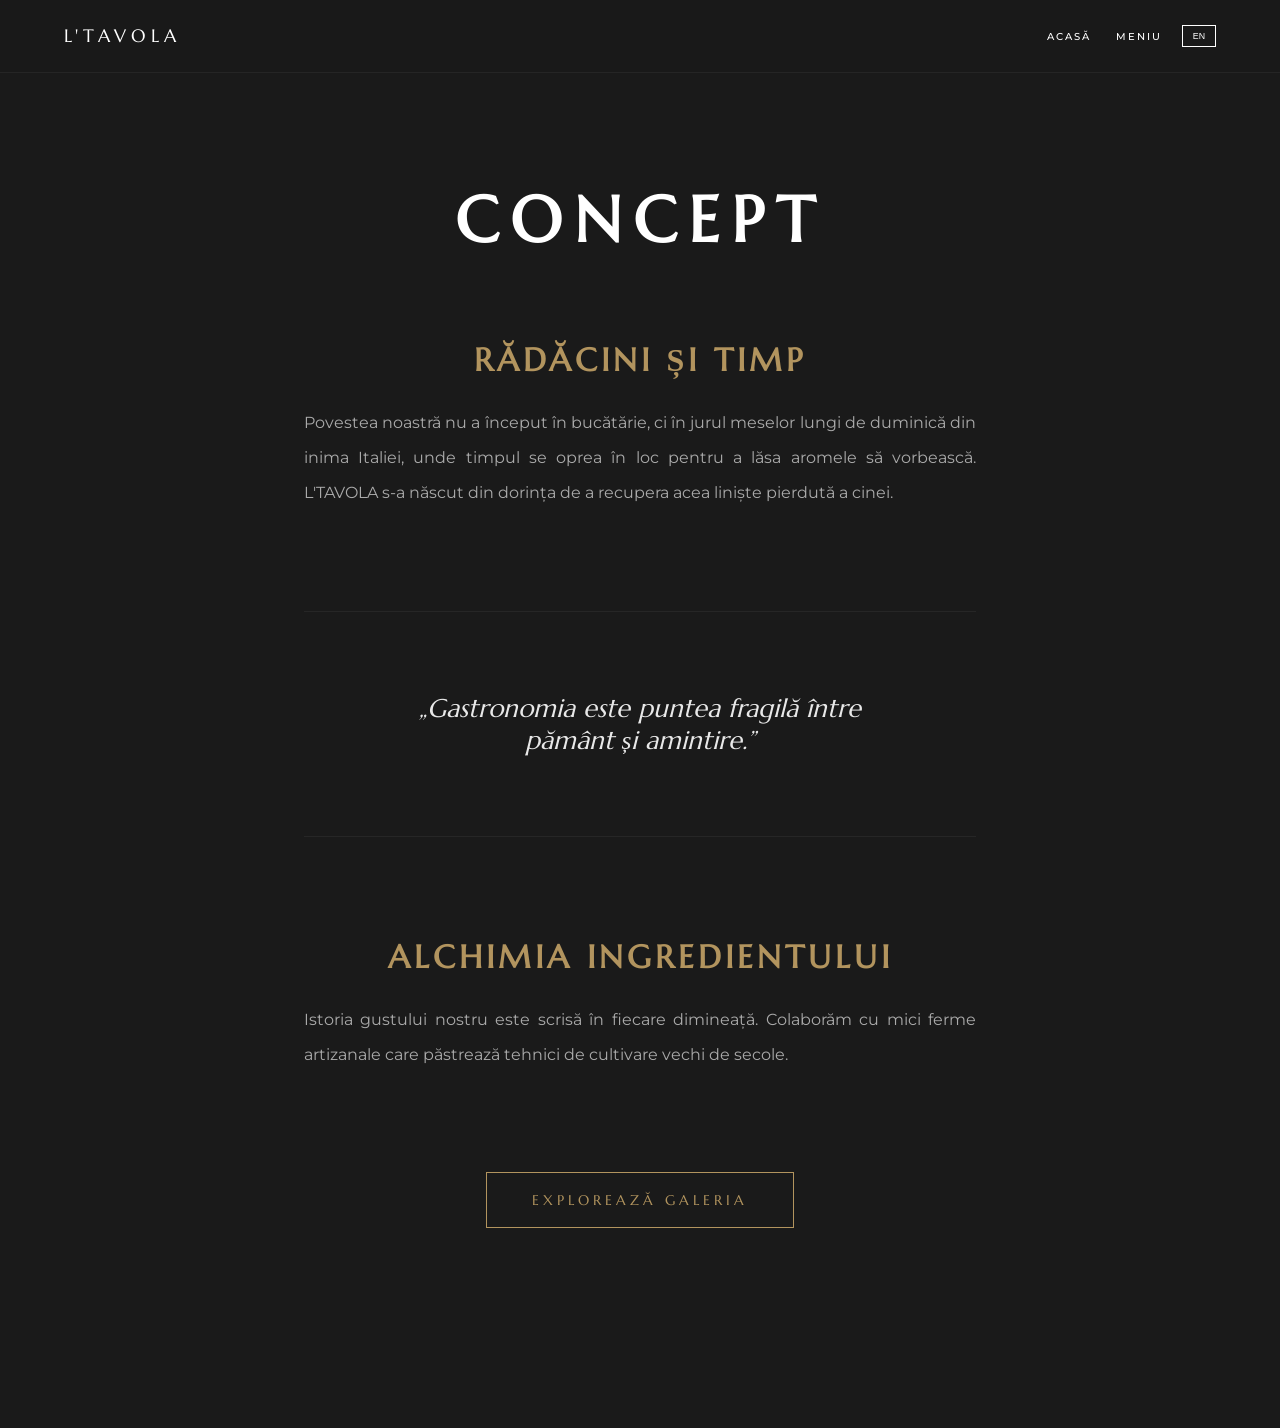
==== commit 8c13c9a1: "Update concept.html" ====
--- a/concept.html
+++ b/concept.html
@@ -6,50 +6,53 @@
   <title>CONCEPT | L'TAVOLA</title>
   <link href="https://fonts.googleapis.com/css2?family=Marcellus&family=Montserrat:wght@300;400;500;600&display=swap" rel="stylesheet">
   <style>
-    :root { --gold: #b2945e; --font-heading: 'Marcellus', serif; --font-body: 'Montserrat', sans-serif; --bg-dark: #1a1a1a; }
+    :root { 
+        --gold: #b2945e; 
+        --font-heading: 'Marcellus', serif; 
+        --font-body: 'Montserrat', sans-serif;
+        --bg-dark: #1a1a1a; 
+    }
     * { margin: 0; padding: 0; box-sizing: border-box; text-decoration: none !important; }
     body { background-color: var(--bg-dark); font-family: var(--font-body); color: #fff; -webkit-font-smoothing: antialiased; overflow-x: hidden; }
 
+    /* NAVBAR */
     .navbar { position: fixed; top: 0; width: 100%; padding: 25px 5%; display: flex; justify-content: space-between; align-items: center; z-index: 1000; background: rgba(26, 26, 26, 0.95); border-bottom: 1px solid rgba(255,255,255,0.05); }
     .nav-logo { font-family: var(--font-heading); font-size: 1.1rem; letter-spacing: 5px; color: #fff; text-transform: uppercase; }
     .nav-links { display: flex; align-items: center; }
-    .nav-text { font-size: 0.6rem; text-transform: uppercase; letter-spacing: 2px; color: #fff; margin-left: 25px; font-weight: 500; }
+    .nav-text { font-size: 0.6rem; text-transform: uppercase; letter-spacing: 2px; color: #fff; margin-left: 25px; font-weight: 500; transition: 0.3s; }
     .lang-btn { background: transparent; border: 1px solid #fff; padding: 5px 10px; cursor: pointer; font-size: 0.55rem; margin-left: 20px; color: #fff; }
 
+    /* HERO */
     .concept-hero { padding-top: 180px; padding-bottom: 80px; text-align: center; }
-    .hero-title { font-family: var(--font-heading); font-size: clamp(2rem, 10vw, 3.5rem); letter-spacing: 12px; text-transform: uppercase; color: #fff; }
+    .hero-title { font-family: var(--font-heading); font-size: clamp(2.5rem, 10vw, 4rem); letter-spacing: 12px; text-transform: uppercase; color: #fff; }
 
-    .concept-container { max-width: 900px; margin: 0 auto; padding: 0 5% 100px; text-align: center; }
+    /* CONTAINER TEXTE */
+    .concept-container { max-width: 800px; margin: 0 auto; padding: 0 5% 100px; text-align: center; }
     .concept-section { margin-bottom: 100px; }
     .concept-section h2 { font-family: var(--font-heading); font-size: 2rem; color: var(--gold); margin-bottom: 25px; text-transform: uppercase; letter-spacing: 4px; }
     .concept-section p { font-size: 1rem; line-height: 2.2; color: #aaa; text-align: justify; }
 
     .quote-section { padding: 80px 10%; text-align: center; border-top: 1px solid rgba(255,255,255,0.05); border-bottom: 1px solid rgba(255,255,255,0.05); margin-bottom: 100px; }
-    .quote-section p { font-family: var(--font-heading); font-size: 1.6rem; color: #fff; font-style: italic; }
+    .quote-section p { font-family: var(--font-heading); font-size: 1.6rem; color: #fff; font-style: italic; opacity: 0.9; }
 
     .final-action { text-align: center; padding-bottom: 100px; }
     .btn-gold { background: transparent; border: 1px solid var(--gold); color: var(--gold); padding: 18px 45px; font-family: var(--font-heading); font-size: 0.9rem; letter-spacing: 4px; text-transform: uppercase; cursor: pointer; transition: 0.4s; }
 
-    /* CSS GALERIE REPARAT */
-    .gallery-modal { display: none; position: fixed; z-index: 2000; left: 0; top: 0; width: 100%; height: 100%; background: rgba(0,0,0,0.98); opacity: 0; transition: 0.5s; justify-content: center; align-items: center; }
-    .gallery-modal.show { display: flex !important; opacity: 1; }
-    .slideshow-container { width: 85%; height: 80vh; position: relative; display: flex; justify-content: center; align-items: center; }
+    /* MODAL GALERIE - SIMPLIFICAT */
+    .gallery-modal { display: none; position: fixed; z-index: 2000; left: 0; top: 0; width: 100%; height: 100%; background: #000; align-items: center; justify-content: center; }
+    .slideshow-container { width: 90%; height: 80vh; position: relative; display: flex; align-items: center; justify-content: center; }
     
-    /* Forțăm vizibilitatea slide-urilor */
-    .slide { position: absolute; top:0; left:0; width:100%; height:100%; display: none; justify-content: center; align-items: center; }
-    .slide.active { display: flex !important; }
+    .slide { display: none; width: 100%; height: 100%; align-items: center; justify-content: center; }
     .slide img { max-height: 100%; max-width: 100%; object-fit: contain; }
     
-    .close-btn { position: absolute; top: 30px; right: 30px; color: var(--gold); font-size: 40px; cursor: pointer; z-index: 3001; }
-    .prev, .next { position: absolute; top: 50%; color: var(--gold); font-size: 40px; cursor: pointer; padding: 20px; transform: translateY(-50%); z-index: 3000; user-select: none; }
-    .prev { left: -60px; } .next { right: -60px; }
+    .close-btn { position: absolute; top: 20px; right: 30px; color: var(--gold); font-size: 50px; cursor: pointer; z-index: 3001; }
+    .prev, .next { position: absolute; top: 50%; color: var(--gold); font-size: 50px; cursor: pointer; padding: 20px; transform: translateY(-50%); z-index: 3000; user-select: none; }
+    .prev { left: 10px; } .next { right: 10px; }
 
     @media (max-width: 850px) {
-        .navbar { flex-direction: column; align-items: center; padding: 20px 5%; gap: 15px; }
+        .navbar { flex-direction: column; padding: 20px 5%; gap: 15px; }
         .nav-links { justify-content: center; width: 100%; }
         .nav-text, .lang-btn { margin: 0 10px; }
-        .slideshow-container { width: 95%; }
-        .prev { left: 0; } .next { right: 0; }
     }
   </style>
 </head>
@@ -71,11 +74,22 @@
   <main class="concept-container">
     <div class="concept-section">
         <h2 data-ro="Rădăcini și Timp" data-en="Roots and Time">Rădăcini și Timp</h2>
-        <p data-ro="Povestea noastră nu a început în bucătărie..." data-en="Our story didn't begin in a kitchen...">Povestea noastră nu a început în bucătărie...</p>
+        <p data-ro="Povestea noastră nu a început în bucătărie, ci în jurul meselor lungi de duminică din inima Italiei, unde timpul se oprea în loc pentru a lăsa aromele să vorbească. L'TAVOLA s-a născut din dorința de a recupera acea liniște pierdută a cinei." 
+           data-en="Our story didn't begin in a kitchen, but around the long Sunday tables in Italy. L'TAVOLA was born from the desire to reclaim that lost silence of dinner.">
+           Povestea noastră nu a început în bucătărie, ci în jurul meselor lungi de duminică din inima Italiei, unde timpul se oprea în loc pentru a lăsa aromele să vorbească. L'TAVOLA s-a născut din dorința de a recupera acea liniște pierdută a cinei.
+        </p>
     </div>
 
     <div class="quote-section">
         <p>„Gastronomia este puntea fragilă între pământ și amintire.”</p>
+    </div>
+
+    <div class="concept-section">
+        <h2 data-ro="Alchimia Ingredientului" data-en="The Alchemy of Ingredients">Alchimia Ingredientului</h2>
+        <p data-ro="Istoria gustului nostru este scrisă în fiecare dimineață. Colaborăm cu mici ferme artizanale care păstrează tehnici de cultivare vechi de secole." 
+           data-en="The history of our taste is written every morning. We collaborate with small artisan farms that preserve centuries-old cultivation techniques.">
+           Istoria gustului nostru este scrisă în fiecare dimineață. Colaborăm cu mici ferme artizanale care păstrează tehnici de cultivare vechi de secole.
+        </p>
     </div>
 
     <div class="final-action">
@@ -86,7 +100,7 @@
   <div id="gallery-modal" class="gallery-modal">
     <span class="close-btn">&times;</span>
     <div class="slideshow-container">
-        <div class="slide active"><img src="imagini-galerie/1.png" alt="1"></div>
+        <div class="slide"><img src="imagini-galerie/1.png" alt="1"></div>
         <div class="slide"><img src="imagini-galerie/2.png" alt="2"></div>
         <div class="slide"><img src="imagini-galerie/3.png" alt="3"></div>
         <div class="slide"><img src="imagini-galerie/4.png" alt="4"></div>
@@ -108,47 +122,40 @@
             });
         };
 
-        // Galerie - LOGICĂ REPARATĂ
+        // Galerie logică stabilă
         const modal = document.getElementById('gallery-modal');
-        const openBtn = document.getElementById('open-gallery-btn');
-        const closeBtn = document.querySelector('.close-btn');
         const slides = document.querySelectorAll('.slide');
         let currentIdx = 0;
 
-        openBtn.addEventListener('click', () => {
+        function showSlide(index) {
+            slides.forEach(s => s.style.display = 'none');
+            slides[index].style.display = 'flex';
+        }
+
+        document.getElementById('open-gallery-btn').onclick = () => {
             modal.style.display = 'flex';
-            setTimeout(() => modal.classList.add('show'), 10);
             document.body.style.overflow = 'hidden';
-            updateSlides();
-        });
+            showSlide(currentIdx);
+        };
 
-        closeBtn.addEventListener('click', () => {
-            modal.classList.remove('show');
-            setTimeout(() => modal.style.display = 'none', 500);
+        document.querySelector('.close-btn').onclick = () => {
+            modal.style.display = 'none';
             document.body.style.overflow = '';
-        });
-
-        function updateSlides() {
-            slides.forEach((slide, index) => {
-                slide.style.display = (index === currentIdx) ? 'flex' : 'none';
-                if(index === currentIdx) slide.classList.add('active');
-                else slide.classList.remove('active');
-            });
-        }
+        };
 
         document.getElementById('prev-slide').onclick = (e) => {
             e.stopPropagation();
             currentIdx = (currentIdx - 1 + slides.length) % slides.length;
-            updateSlides();
+            showSlide(currentIdx);
         };
 
         document.getElementById('next-slide').onclick = (e) => {
             e.stopPropagation();
             currentIdx = (currentIdx + 1) % slides.length;
-            updateSlides();
+            showSlide(currentIdx);
         };
 
-        modal.onclick = (e) => { if (e.target === modal) closeBtn.click(); };
+        modal.onclick = (e) => { if (e.target === modal) document.querySelector('.close-btn').click(); };
     });
   </script>
 </body>
